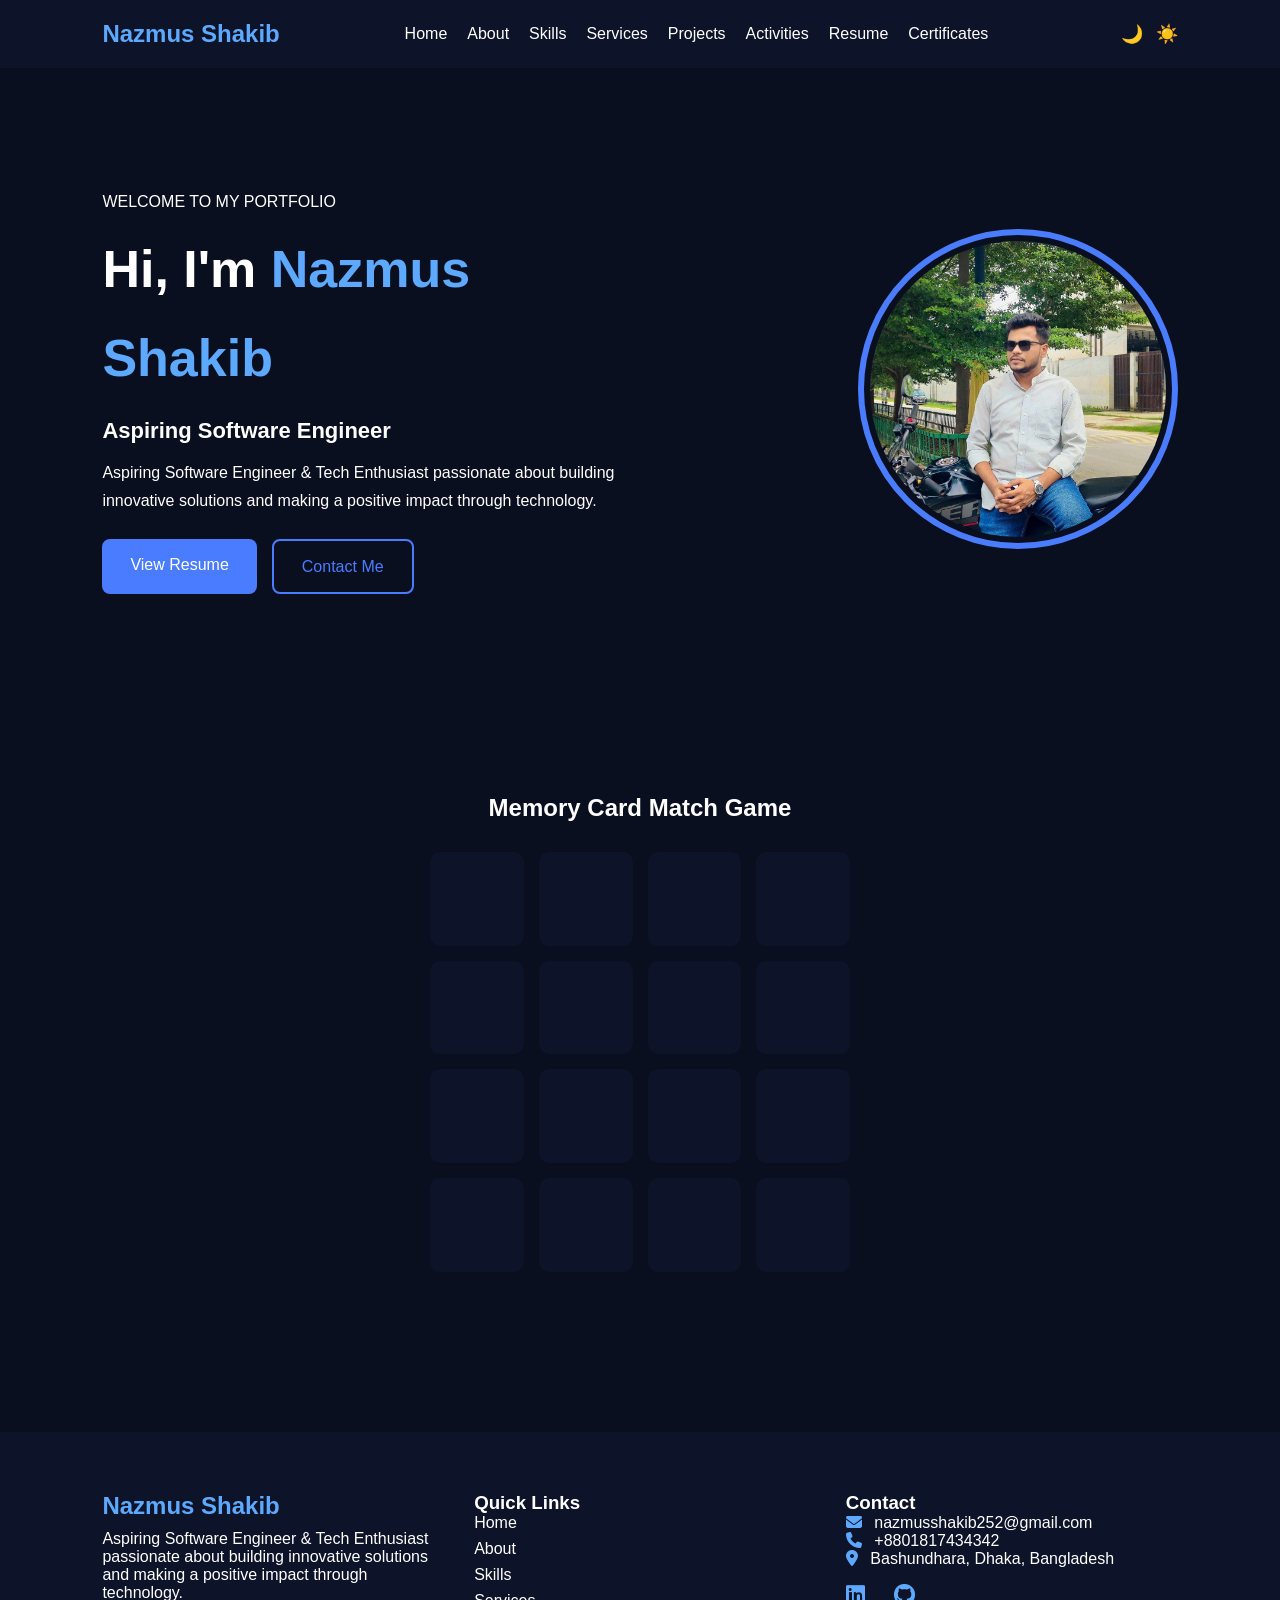
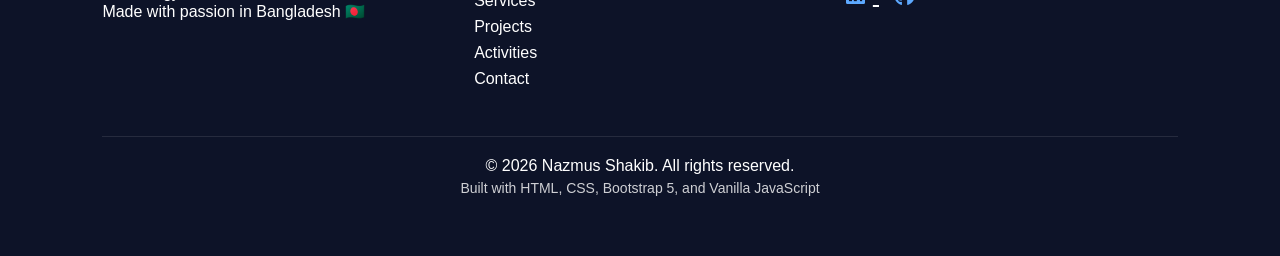
==== index.html @ 10f7dc06 "Up" ====
<!DOCTYPE html>
<html lang="en">

<head>

<meta charset="UTF-8">
<meta name="viewport" content="width=device-width, initial-scale=1.0">

<title>Nazmus Shakib Portfolio</title>

<link rel="stylesheet" href="css/style.css">

<link rel="stylesheet"
href="https://cdnjs.cloudflare.com/ajax/libs/font-awesome/6.5.0/css/all.min.css">

</head>

<body>


<nav class="navbar">

<h2 class="logo">Nazmus Shakib</h2>

<ul class="nav-links">

<li><a href="index.html">Home</a></li>
<li><a href="about.html">About</a></li>
<li><a href="skills.html">Skills</a></li>
<li><a href="services.html">Services</a></li>
<li><a href="project.html">Projects</a></li>
<li><a href="activities.html">Activities</a></li>
<li><a href="resume.html">Resume</a></li>
<li><a href="certificates.html">Certificates</a></li>

</ul>

<div class="mode-toggle">

<button id="darkBtn">🌙</button>
<button id="lightBtn">☀️</button>

</div>

</nav>




<section class="hero">

<div class="hero-text">

<p class="welcome">WELCOME TO MY PORTFOLIO</p>

<h1>Hi, I'm <span>Nazmus Shakib</span></h1>

<h3>Aspiring Software Engineer</h3>

<p class="intro">

Aspiring Software Engineer & Tech Enthusiast passionate about
building innovative solutions and making a positive impact
through technology.

</p>

<div class="buttons">

<a href="resume.html" class="btn">View Resume</a>

<a href="#footer" class="btn-outline">Contact Me</a>

</div>

</div>


<div class="hero-image">

<img src="images/profile.jpg" alt="profile">

</div>

</section>



<section class="game-section">

<h2>Memory Card Match Game</h2>

<div class="game-board" id="gameBoard"></div>

</section>




<footer class="footer" id="footer">

<div class="footer-container">



<div class="footer-about">

<h2>Nazmus Shakib</h2>

<p>
Aspiring Software Engineer & Tech Enthusiast passionate about
building innovative solutions and making a positive impact
through technology.
</p>

<p class="made">
Made with passion in Bangladesh 🇧🇩
</p>

</div>



<div class="footer-links">

<h3>Quick Links</h3>

<ul>

<li><a href="index.html">Home</a></li>
<li><a href="about.html">About</a></li>
<li><a href="skills.html">Skills</a></li>
<li><a href="services.html">Services</a></li>
<li><a href="project.html">Projects</a></li>
<li><a href="activities.html">Activities</a></li>
<li><a href="#footer">Contact</a></li>

</ul>

</div>




<div class="footer-contact">

<h3>Contact</h3>

<p>
<i class="fa-solid fa-envelope"></i>
nazmusshakib252@gmail.com
</p>

<p>
<i class="fa-solid fa-phone"></i>
+8801817434342
</p>

<p>
<i class="fa-solid fa-location-dot"></i>
Bashundhara, Dhaka, Bangladesh
</p>

<div class="footer-social">

<a href="#">
<i class="fa-brands fa-linkedin"></i>
</a>

<a href="#">
<i class="fa-brands fa-github"></i>
</a>

</div>

</div>

</div>


<div class="footer-bottom">

<p>© 2026 Nazmus Shakib. All rights reserved.</p>

<p class="tech">
Built with HTML, CSS, Bootstrap 5, and Vanilla JavaScript
</p>

</div>

</footer>


<script src="js/script.js"></script>
<script src="js/game.js"></script>

</body>

</html>
---- css/style.css ----
/* *{
margin:0;
padding:0;
box-sizing:border-box;
font-family:Arial;
}

body{
background:#0a0f1f;
color:white;
transition:0.3s;
}

body.light{
background:#f5f5f5;
color:#111;
}


.navbar{
display:flex;
justify-content:space-between;
align-items:center;
padding:20px 8%;
background:#0d1328;
flex-wrap:wrap;
transition:0.3s;
}

.logo{
color:#5da9ff;
transition:0.3s;
}

.nav-links{
display:flex;
list-style:none;
gap:20px;
flex-wrap:wrap;
}

.nav-links a{
color:white;
text-decoration:none;
transition:0.3s;
}

.mode-toggle button{
background:none;
border:none;
color:white;
font-size:18px;
cursor:pointer;
margin-left:8px;
transition:0.3s;
}

body.light .navbar{
background:#ffffff;
border-bottom:1px solid #ddd;
}

body.light .logo{
color:#4a7cff;
}

body.light .nav-links a{
color:#111;
}

body.light .mode-toggle button{
color:#111;
}



.hero{
display:flex;
align-items:center;
justify-content:center;
gap:80px;
padding:100px 8%;
max-width:1200px;
margin:auto;
flex-wrap:wrap;
}

.hero-text{
max-width:520px;
line-height:1.7;
}

.hero-text h1{
font-size:48px;
margin:10px 0;
}

.hero-text span{
color:#5da9ff;
}

.intro{
margin-bottom:20px;
}


.buttons{
display:flex;
gap:15px;
flex-wrap:wrap;
}

.btn{
background:#4a7cff;
padding:12px 25px;
border-radius:8px;
color:white;
text-decoration:none;
text-align:center;
transition:0.3s;
}

.btn:hover{
background:#2d4aff;
}

.btn-outline{
border:2px solid #4a7cff;
padding:12px 25px;
border-radius:8px;
text-decoration:none;
color:#4a7cff;
text-align:center;
transition:0.3s;
}

.btn-outline:hover{
background:#4a7cff;
color:white;
}


.hero-image img{
width:100%;
max-width:300px;
border-radius:50%;
border:6px solid #2d4aff;
transition:0.3s;
}



.game-section{
text-align:center;
padding:80px 0;
}

.game-board{
display:grid;
grid-template-columns:repeat(4,1fr);
gap:15px;
justify-content:center;
max-width:420px;
margin:auto;
margin-top:30px;
}

.card{
width:100%;
aspect-ratio:1/1;
background:#0d1328;
display:flex;
align-items:center;
justify-content:center;
font-size:30px;
border-radius:10px;
cursor:pointer;
transition:0.3s;
}

.card.flipped{
background:#4a7cff;
}



.footer{
background:#0d1328;
padding:60px 8%;
margin-top:80px;
transition:0.3s;
}

.footer-container{
display:grid;
grid-template-columns:repeat(auto-fit,minmax(250px,1fr));
gap:40px;
}

.footer-about h2{
color:#5da9ff;
margin-bottom:10px;
}

.footer-links ul{
list-style:none;
}

.footer-links li{
margin-bottom:8px;
}

.footer-links a{
color:white;
text-decoration:none;
transition:0.3s;
}

.footer-links a:hover{
color:#5da9ff;
}

.footer-contact i{
color:#5da9ff;
margin-right:8px;
}

.footer-social{
margin-top:15px;
}

.footer-social a{
color:white;
font-size:22px;
margin-right:15px;
transition:0.3s;
}

.footer-social a:hover{
color:#5da9ff;
}

.footer-bottom{
text-align:center;
margin-top:40px;
border-top:1px solid rgba(255,255,255,0.1);
padding-top:20px;
}

.tech{
font-size:14px;
margin-top:5px;
opacity:0.8;
}


body.light .footer{
background:#ffffff;
}

body.light .footer-links a{
color:#111;
}

body.light .footer-social a{
color:#111;
}



@media (max-width:1024px){

.hero{
gap:40px;
padding:80px 6%;
}

.hero-text h1{
font-size:38px;
}

.hero-image img{
max-width:260px;
}

}



@media (max-width:768px){

.navbar{
flex-direction:column;
gap:15px;
}

.nav-links{
justify-content:center;
}

.hero{
flex-direction:column;
text-align:center;
padding:60px 5%;
}

.hero-text h1{
font-size:32px;
}

.hero-text h3{
font-size:20px;
}

.hero-image img{
max-width:220px;
}

.buttons{
flex-direction:column;
align-items:center;
}

.btn,
.btn-outline{
width:200px;
}

.game-board{
grid-template-columns:repeat(4,1fr);
max-width:320px;
}

}



@media (max-width:480px){

.hero-text h1{
font-size:26px;
}

.hero-text p{
font-size:14px;
}

.hero-image img{
max-width:180px;
}

.game-board{
grid-template-columns:repeat(3,1fr);
}

.footer-container{
grid-template-columns:1fr;
text-align:center;
}

.footer-social{
justify-content:center;
}
} */

*{
margin:0;
padding:0;
box-sizing:border-box;
font-family:Arial;
}

html{
scroll-behavior:smooth;
}

body{
background:#0a0f1f;
color:white;
transition:0.3s;
}

body.light{
background:#f5f5f5;
color:#111;
}

/* NAVBAR */

.navbar{
display:flex;
justify-content:space-between;
align-items:center;
padding:20px 8%;
background:#0d1328;
flex-wrap:wrap;
max-width:1400px;
margin:auto;
}

.logo{
color:#5da9ff;
}

.nav-links{
display:flex;
list-style:none;
gap:20px;
flex-wrap:wrap;
}

.nav-links a{
color:white;
text-decoration:none;
}

.mode-toggle button{
background:none;
border:none;
color:white;
font-size:18px;
cursor:pointer;
margin-left:8px;
}

body.light .navbar{
background:#ffffff;
border-bottom:1px solid #ddd;
}

body.light .nav-links a{
color:#111;
}

body.light .mode-toggle button{
color:#111;
}

/* HERO SECTION */

.hero{
display:flex;
align-items:center;
justify-content:space-between;
gap:60px;
padding:120px 8%;
max-width:1400px;
margin:auto;
flex-wrap:wrap;
}

.hero-text{
max-width:520px;
line-height:1.7;
}

.hero-text h1{
font-size:52px;
margin:10px 0;
font-weight:700;
}

.hero-text span{
color:#5da9ff;
}

.hero-text h3{
font-size:22px;
margin-bottom:10px;
}

.intro{
margin-bottom:25px;
}

.buttons{
display:flex;
gap:15px;
flex-wrap:wrap;
}

/* BUTTONS */

.btn{
background:#4a7cff;
padding:12px 28px;
border-radius:8px;
color:white;
text-decoration:none;
font-weight:500;
transition:0.3s;
}

.btn:hover{
background:#2f5fff;
}

.btn-outline{
border:2px solid #4a7cff;
padding:12px 28px;
border-radius:8px;
color:#4a7cff;
text-decoration:none;
font-weight:500;
}

.btn-outline:hover{
background:#4a7cff;
color:white;
}

/* HERO IMAGE */

.hero-image img{
width:320px;
height:320px;
object-fit:cover;
border-radius:50%;
border:6px solid #4a7cff;
padding:6px;
}

/* GAME SECTION */

.game-section{
text-align:center;
padding:80px 0;
}

.game-board{
display:grid;
grid-template-columns:repeat(4,1fr);
gap:15px;
justify-content:center;
max-width:420px;
margin:auto;
margin-top:30px;
}

.card{
width:100%;
aspect-ratio:1/1;
background:#0d1328;
display:flex;
align-items:center;
justify-content:center;
font-size:30px;
border-radius:10px;
cursor:pointer;
}

.card.flipped{
background:#4a7cff;
}

/* FOOTER */

.footer{
background:#0d1328;
padding:60px 8%;
margin-top:80px;
}

.footer-container{
display:grid;
grid-template-columns:repeat(auto-fit,minmax(250px,1fr));
gap:40px;
}

.footer-about h2{
color:#5da9ff;
margin-bottom:10px;
}

.footer-links ul{
list-style:none;
}

.footer-links li{
margin-bottom:8px;
}

.footer-links a{
color:white;
text-decoration:none;
}

.footer-links a:hover{
color:#5da9ff;
}

.footer-contact i{
color:#5da9ff;
margin-right:8px;
}

.footer-social{
margin-top:15px;
}

.footer-social a{
color:white;
font-size:22px;
margin-right:15px;
}

.footer-social a:hover{
color:#5da9ff;
}

.footer-bottom{
text-align:center;
margin-top:40px;
border-top:1px solid rgba(255,255,255,0.1);
padding-top:20px;
}

.tech{
font-size:14px;
margin-top:5px;
opacity:0.8;
}

body.light .footer{
background:#ffffff;
}

body.light .footer-links a{
color:#111;
}

body.light .footer-social a{
color:#111;
}

/* TABLET */

@media (max-width:1024px){

.hero{
gap:40px;
padding:90px 6%;
}

.hero-text h1{
font-size:40px;
}

.hero-image img{
width:260px;
height:260px;
}

}

/* MOBILE */

@media (max-width:768px){

.navbar{
flex-direction:column;
gap:15px;
}

.nav-links{
justify-content:center;
}

.hero{
flex-direction:column-reverse;
text-align:center;
gap:30px;
padding:70px 6%;
}

.hero-text h1{
font-size:34px;
}

.hero-text h3{
font-size:20px;
}

.hero-image img{
width:220px;
height:220px;
}

.buttons{
justify-content:center;
}

.game-board{
max-width:320px;
}

}

/* SMALL MOBILE */

@media (max-width:480px){

.hero-text h1{
font-size:26px;
}

.hero-text p{
font-size:14px;
}

.hero-image img{
width:180px;
height:180px;
}

.game-board{
grid-template-columns:repeat(3,1fr);
}

.footer-container{
grid-template-columns:1fr;
text-align:center;
}

.footer-social{
justify-content:center;
}

}
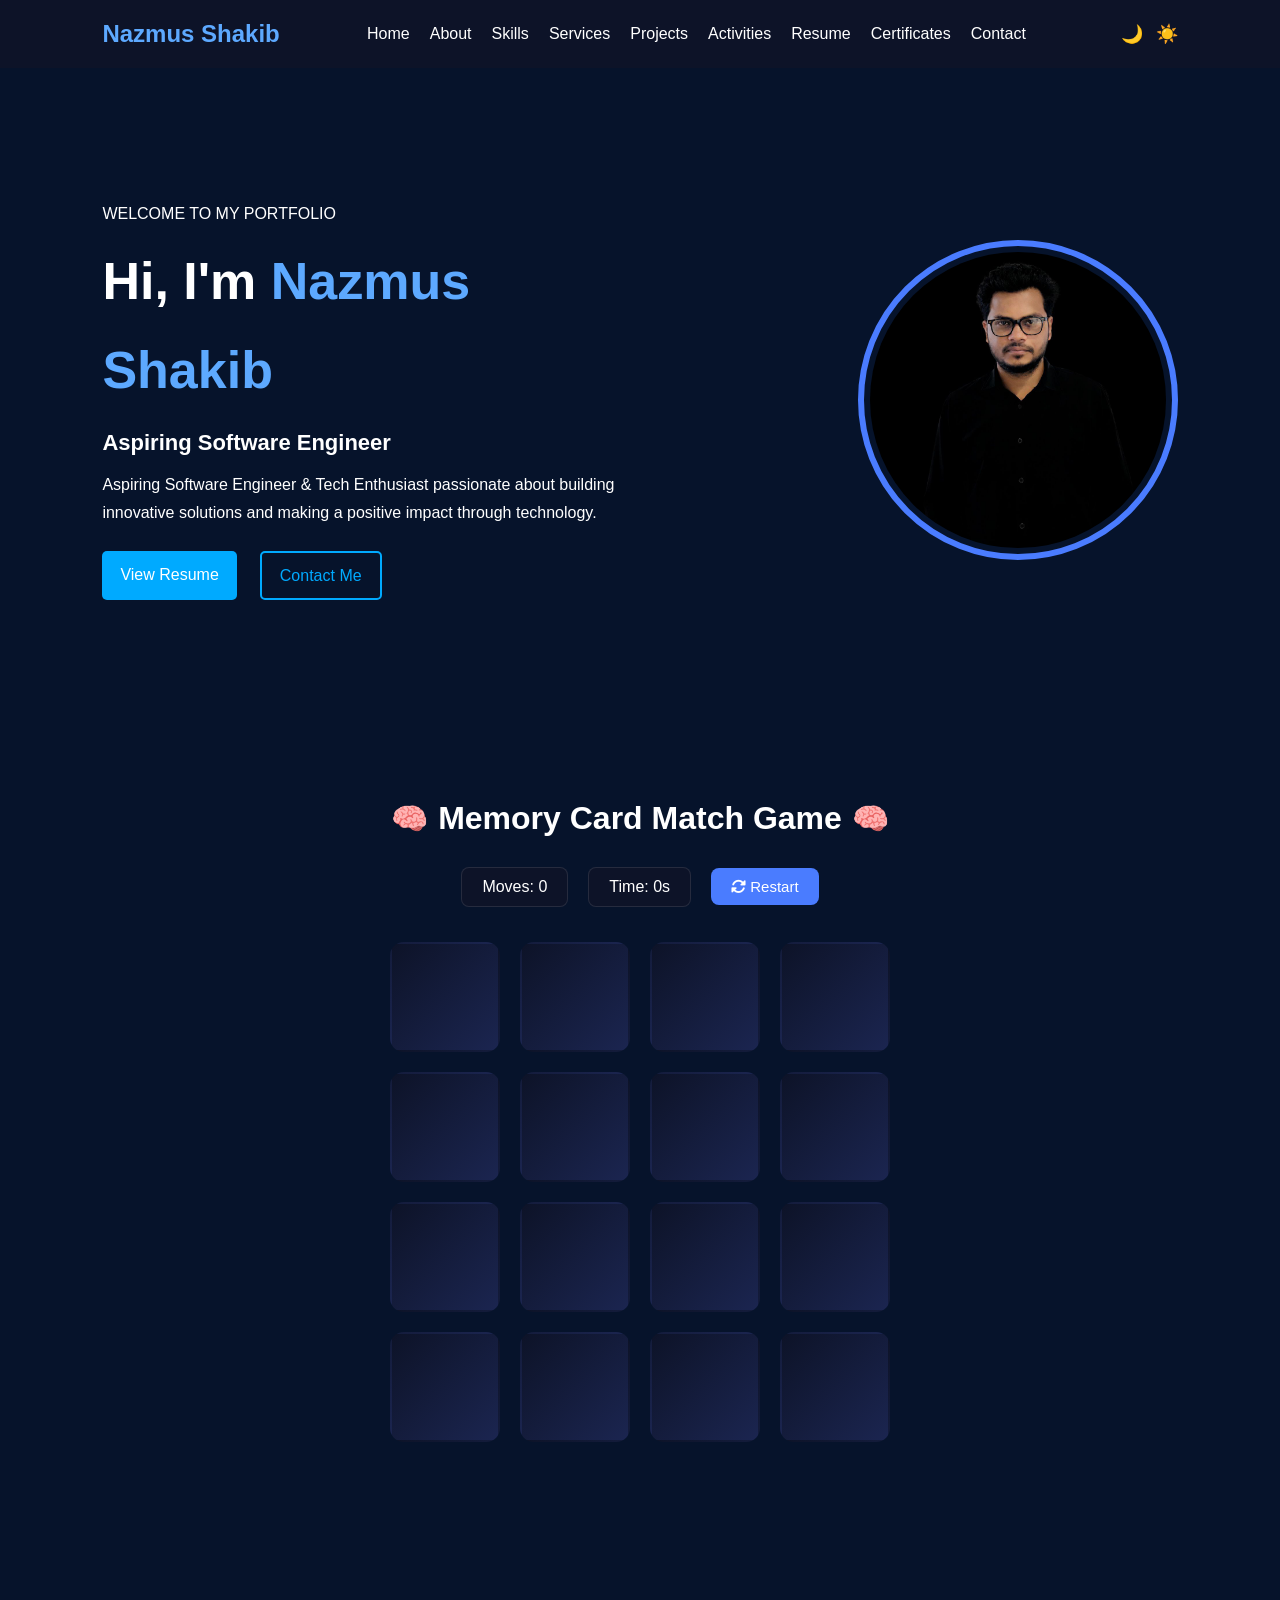
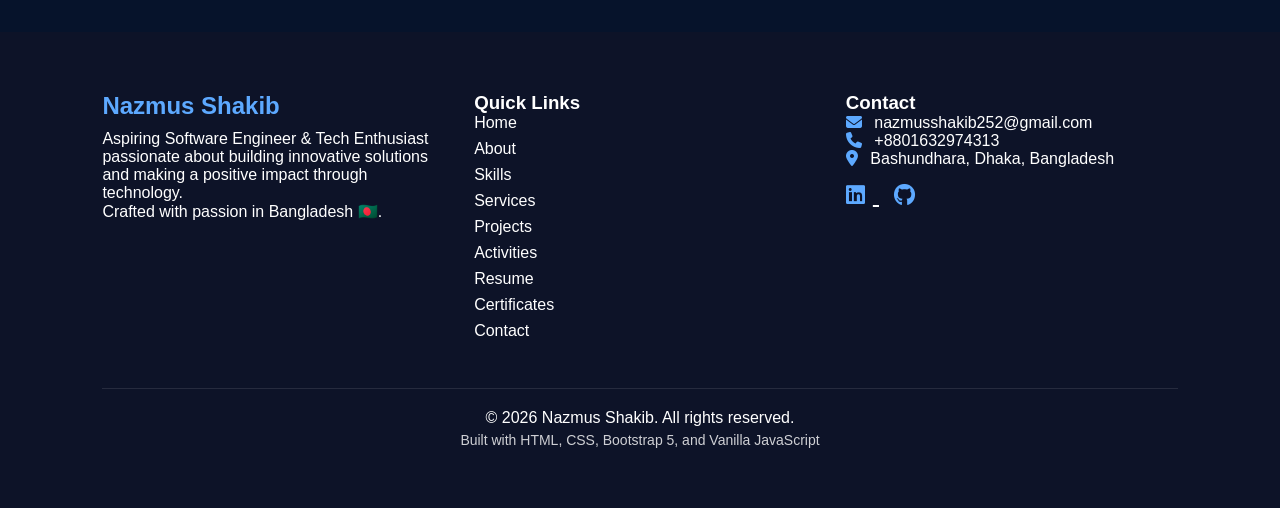
==== commit 94b901e9: "Initial Commit" ====
--- a/index.html
+++ b/index.html
@@ -19,33 +19,7 @@
 <body>
 
 
-<nav class="navbar">
-
-<h2 class="logo">Nazmus Shakib</h2>
-
-<ul class="nav-links">
-
-<li><a href="index.html">Home</a></li>
-<li><a href="about.html">About</a></li>
-<li><a href="skills.html">Skills</a></li>
-<li><a href="services.html">Services</a></li>
-<li><a href="project.html">Projects</a></li>
-<li><a href="activities.html">Activities</a></li>
-<li><a href="resume.html">Resume</a></li>
-<li><a href="certificates.html">Certificates</a></li>
-
-</ul>
-
-<div class="mode-toggle">
-
-<button id="darkBtn">🌙</button>
-<button id="lightBtn">☀️</button>
-
-</div>
-
-</nav>
-
-
+<div id="navbar"></div>
 
 
 <section class="hero">
@@ -70,7 +44,7 @@
 
 <a href="resume.html" class="btn">View Resume</a>
 
-<a href="#footer" class="btn-outline">Contact Me</a>
+<a href="contact.html" class="btn-outline">Contact Me</a>
 
 </div>
 
@@ -88,110 +62,36 @@
 
 
 <section class="game-section">
+<h2 class="game-title">
+<span class="game-icon">🧠</span>
+Memory Card Match Game
+<span class="game-icon">🧠</span>
+</h2>
 
-<h2>Memory Card Match Game</h2>
+<div class="game-info">
+
+<div class="info-box">
+Moves: <span id="moves">0</span>
+</div>
+
+<div class="info-box">
+Time: <span id="timer">0</span>s
+</div>
+
+<button class="restart-btn" onclick="restartGame()">
+<i class="fa-solid fa-rotate"></i> Restart
+</button>
+
+</div>
 
 <div class="game-board" id="gameBoard"></div>
+
+<p id="winMessage" class="win-message"></p>
 
 </section>
 
 
-
-
-<footer class="footer" id="footer">
-
-<div class="footer-container">
-
-
-
-<div class="footer-about">
-
-<h2>Nazmus Shakib</h2>
-
-<p>
-Aspiring Software Engineer & Tech Enthusiast passionate about
-building innovative solutions and making a positive impact
-through technology.
-</p>
-
-<p class="made">
-Made with passion in Bangladesh 🇧🇩
-</p>
-
-</div>
-
-
-
-<div class="footer-links">
-
-<h3>Quick Links</h3>
-
-<ul>
-
-<li><a href="index.html">Home</a></li>
-<li><a href="about.html">About</a></li>
-<li><a href="skills.html">Skills</a></li>
-<li><a href="services.html">Services</a></li>
-<li><a href="project.html">Projects</a></li>
-<li><a href="activities.html">Activities</a></li>
-<li><a href="#footer">Contact</a></li>
-
-</ul>
-
-</div>
-
-
-
-
-<div class="footer-contact">
-
-<h3>Contact</h3>
-
-<p>
-<i class="fa-solid fa-envelope"></i>
-nazmusshakib252@gmail.com
-</p>
-
-<p>
-<i class="fa-solid fa-phone"></i>
-+8801817434342
-</p>
-
-<p>
-<i class="fa-solid fa-location-dot"></i>
-Bashundhara, Dhaka, Bangladesh
-</p>
-
-<div class="footer-social">
-
-<a href="#">
-<i class="fa-brands fa-linkedin"></i>
-</a>
-
-<a href="#">
-<i class="fa-brands fa-github"></i>
-</a>
-
-</div>
-
-</div>
-
-</div>
-
-
-<div class="footer-bottom">
-
-<p>© 2026 Nazmus Shakib. All rights reserved.</p>
-
-<p class="tech">
-Built with HTML, CSS, Bootstrap 5, and Vanilla JavaScript
-</p>
-
-</div>
-
-</footer>
-
-
+<div id="footer"></div>
 <script src="js/script.js"></script>
 <script src="js/game.js"></script>
 
--- a/css/style.css
+++ b/css/style.css
@@ -1,367 +1,4 @@
-/* *{
-margin:0;
-padding:0;
-box-sizing:border-box;
-font-family:Arial;
-}
-
-body{
-background:#0a0f1f;
-color:white;
-transition:0.3s;
-}
-
-body.light{
-background:#f5f5f5;
-color:#111;
-}
-
-
-.navbar{
-display:flex;
-justify-content:space-between;
-align-items:center;
-padding:20px 8%;
-background:#0d1328;
-flex-wrap:wrap;
-transition:0.3s;
-}
-
-.logo{
-color:#5da9ff;
-transition:0.3s;
-}
-
-.nav-links{
-display:flex;
-list-style:none;
-gap:20px;
-flex-wrap:wrap;
-}
-
-.nav-links a{
-color:white;
-text-decoration:none;
-transition:0.3s;
-}
-
-.mode-toggle button{
-background:none;
-border:none;
-color:white;
-font-size:18px;
-cursor:pointer;
-margin-left:8px;
-transition:0.3s;
-}
-
-body.light .navbar{
-background:#ffffff;
-border-bottom:1px solid #ddd;
-}
-
-body.light .logo{
-color:#4a7cff;
-}
-
-body.light .nav-links a{
-color:#111;
-}
-
-body.light .mode-toggle button{
-color:#111;
-}
-
-
-
-.hero{
-display:flex;
-align-items:center;
-justify-content:center;
-gap:80px;
-padding:100px 8%;
-max-width:1200px;
-margin:auto;
-flex-wrap:wrap;
-}
-
-.hero-text{
-max-width:520px;
-line-height:1.7;
-}
-
-.hero-text h1{
-font-size:48px;
-margin:10px 0;
-}
-
-.hero-text span{
-color:#5da9ff;
-}
-
-.intro{
-margin-bottom:20px;
-}
-
-
-.buttons{
-display:flex;
-gap:15px;
-flex-wrap:wrap;
-}
-
-.btn{
-background:#4a7cff;
-padding:12px 25px;
-border-radius:8px;
-color:white;
-text-decoration:none;
-text-align:center;
-transition:0.3s;
-}
-
-.btn:hover{
-background:#2d4aff;
-}
-
-.btn-outline{
-border:2px solid #4a7cff;
-padding:12px 25px;
-border-radius:8px;
-text-decoration:none;
-color:#4a7cff;
-text-align:center;
-transition:0.3s;
-}
-
-.btn-outline:hover{
-background:#4a7cff;
-color:white;
-}
-
-
-.hero-image img{
-width:100%;
-max-width:300px;
-border-radius:50%;
-border:6px solid #2d4aff;
-transition:0.3s;
-}
-
-
-
-.game-section{
-text-align:center;
-padding:80px 0;
-}
-
-.game-board{
-display:grid;
-grid-template-columns:repeat(4,1fr);
-gap:15px;
-justify-content:center;
-max-width:420px;
-margin:auto;
-margin-top:30px;
-}
-
-.card{
-width:100%;
-aspect-ratio:1/1;
-background:#0d1328;
-display:flex;
-align-items:center;
-justify-content:center;
-font-size:30px;
-border-radius:10px;
-cursor:pointer;
-transition:0.3s;
-}
-
-.card.flipped{
-background:#4a7cff;
-}
-
-
-
-.footer{
-background:#0d1328;
-padding:60px 8%;
-margin-top:80px;
-transition:0.3s;
-}
-
-.footer-container{
-display:grid;
-grid-template-columns:repeat(auto-fit,minmax(250px,1fr));
-gap:40px;
-}
-
-.footer-about h2{
-color:#5da9ff;
-margin-bottom:10px;
-}
-
-.footer-links ul{
-list-style:none;
-}
-
-.footer-links li{
-margin-bottom:8px;
-}
-
-.footer-links a{
-color:white;
-text-decoration:none;
-transition:0.3s;
-}
-
-.footer-links a:hover{
-color:#5da9ff;
-}
-
-.footer-contact i{
-color:#5da9ff;
-margin-right:8px;
-}
-
-.footer-social{
-margin-top:15px;
-}
-
-.footer-social a{
-color:white;
-font-size:22px;
-margin-right:15px;
-transition:0.3s;
-}
-
-.footer-social a:hover{
-color:#5da9ff;
-}
-
-.footer-bottom{
-text-align:center;
-margin-top:40px;
-border-top:1px solid rgba(255,255,255,0.1);
-padding-top:20px;
-}
-
-.tech{
-font-size:14px;
-margin-top:5px;
-opacity:0.8;
-}
-
-
-body.light .footer{
-background:#ffffff;
-}
-
-body.light .footer-links a{
-color:#111;
-}
-
-body.light .footer-social a{
-color:#111;
-}
-
-
-
-@media (max-width:1024px){
-
-.hero{
-gap:40px;
-padding:80px 6%;
-}
-
-.hero-text h1{
-font-size:38px;
-}
-
-.hero-image img{
-max-width:260px;
-}
-
-}
-
-
-
-@media (max-width:768px){
-
-.navbar{
-flex-direction:column;
-gap:15px;
-}
-
-.nav-links{
-justify-content:center;
-}
-
-.hero{
-flex-direction:column;
-text-align:center;
-padding:60px 5%;
-}
-
-.hero-text h1{
-font-size:32px;
-}
-
-.hero-text h3{
-font-size:20px;
-}
-
-.hero-image img{
-max-width:220px;
-}
-
-.buttons{
-flex-direction:column;
-align-items:center;
-}
-
-.btn,
-.btn-outline{
-width:200px;
-}
-
-.game-board{
-grid-template-columns:repeat(4,1fr);
-max-width:320px;
-}
-
-}
-
-
-
-@media (max-width:480px){
-
-.hero-text h1{
-font-size:26px;
-}
-
-.hero-text p{
-font-size:14px;
-}
-
-.hero-image img{
-max-width:180px;
-}
-
-.game-board{
-grid-template-columns:repeat(3,1fr);
-}
-
-.footer-container{
-grid-template-columns:1fr;
-text-align:center;
-}
-
-.footer-social{
-justify-content:center;
-}
-} */
+
 
 *{
 margin:0;
@@ -524,33 +161,142 @@
 
 .game-section{
 text-align:center;
-padding:80px 0;
-}
+padding:80px 8%;
+max-width:1200px;
+margin:auto;
+}
+
+.game-title{
+font-size:32px;
+margin-bottom:30px;
+text-align:center;
+}
+
+/* GAME INFO BAR */
+
+.game-info{
+display:flex;
+justify-content:center;
+align-items:center;
+gap:20px;
+flex-wrap:wrap;
+margin-bottom:35px;
+}
+
+.info-box{
+background:#0d1328;
+padding:10px 20px;
+border-radius:8px;
+font-size:16px;
+border:1px solid rgba(255,255,255,0.1);
+color:white;
+min-width:90px;
+text-align:center;
+}
+
+.restart-btn{
+background:#4a7cff;
+border:none;
+padding:10px 20px;
+border-radius:8px;
+color:white;
+cursor:pointer;
+font-size:15px;
+transition:0.3s;
+}
+
+.restart-btn:hover{
+background:#2f5fff;
+}
+
+/* GAME BOARD */
 
 .game-board{
 display:grid;
 grid-template-columns:repeat(4,1fr);
-gap:15px;
-justify-content:center;
-max-width:420px;
+gap:20px;
+max-width:500px;
 margin:auto;
-margin-top:30px;
-}
+}
+
+/* CARDS */
 
 .card{
-width:100%;
 aspect-ratio:1/1;
-background:#0d1328;
+background:linear-gradient(135deg,#0d1328,#1b2550);
 display:flex;
 align-items:center;
 justify-content:center;
-font-size:30px;
-border-radius:10px;
+font-size:34px;
+border-radius:14px;
 cursor:pointer;
+transition:0.25s;
+border:2px solid transparent;
+color:white;
+}
+
+.card:hover{
+transform:scale(1.06);
+border-color:#4a7cff;
 }
 
 .card.flipped{
 background:#4a7cff;
+}
+
+/* WIN MESSAGE */
+
+.win-message{
+margin-top:30px;
+font-size:22px;
+color:#5da9ff;
+font-weight:600;
+text-align:center;
+}
+
+/* LIGHT MODE (KEEP BUTTON POSITION SAME) */
+
+body.light .info-box{
+background:#ffffff;
+border:1px solid #ddd;
+color:#111;
+}
+
+body.light .restart-btn{
+background:#4a7cff;
+color:white;
+}
+
+body.light .card{
+background:linear-gradient(135deg,#0d1328,#1b2550);
+color:white;
+}
+
+/* MOBILE */
+
+@media (max-width:600px){
+
+.game-board{
+grid-template-columns:repeat(3,1fr);
+max-width:320px;
+}
+
+}
+
+.game-title{
+font-size:32px;
+
+
+text-align:center;
+margin-bottom:30px;
+display:flex;
+justify-content:center;
+align-items:center;
+gap:10px;
+}
+
+.game-icon{
+font-size:30px;
 }
 
 /* FOOTER */
@@ -726,4 +472,1474 @@
 justify-content:center;
 }
 
-}+}
+
+/* About Page */
+
+
+/* ABOUT PAGE */
+
+.about-page{
+padding:100px 8%;
+max-width:1200px;
+margin:auto;
+}
+
+.about-title{
+text-align:center;
+font-size:40px;
+margin-bottom:10px;
+}
+
+.about-title span{
+color:#5da9ff;
+}
+
+.about-sub{
+text-align:center;
+opacity:0.8;
+margin-bottom:60px;
+}
+
+.about-grid{
+display:grid;
+grid-template-columns:1fr 1fr;
+gap:40px;
+}
+
+/* SECTION TITLE */
+
+.section-title{
+color:#5da9ff;
+margin-bottom:20px;
+font-size:22px;
+display:flex;
+align-items:center;
+gap:10px;
+}
+
+/* CARD */
+
+.info-card{
+display:flex;
+gap:18px;
+align-items:flex-start;
+background:#0d1328;
+padding:20px;
+border-radius:12px;
+margin-bottom:20px;
+border:1px solid rgba(255,255,255,0.05);
+transition:0.3s;
+}
+
+.info-card:hover{
+transform:translateY(-5px);
+box-shadow:0 10px 30px rgba(0,0,0,0.4);
+}
+
+/* IMAGE */
+
+.info-card img{
+width:70px;
+height:70px;
+border-radius:12px;
+object-fit:cover;
+}
+
+/* TEXT */
+
+.card-text h3{
+font-size:16px;
+margin-bottom:5px;
+}
+
+.card-text p{
+opacity:0.85;
+margin-bottom:8px;
+}
+
+/* BOTTOM ROW */
+
+.card-bottom{
+display:flex;
+justify-content:space-between;
+font-size:14px;
+}
+
+.gpa{
+color:#c084fc;
+font-weight:600;
+}
+
+/* EXPERIENCE */
+
+.exp-role{
+color:#5da9ff;
+font-size:14px;
+}
+
+.date{
+font-size:13px;
+opacity:0.8;
+display:block;
+margin-bottom:8px;
+}
+
+.exp-desc{
+font-size:14px;
+line-height:1.6;
+}
+
+/* LIGHT MODE */
+
+body.light .info-card{
+background:#ffffff;
+border:1px solid #ddd;
+color:#111;
+}
+
+/* MOBILE */
+
+@media(max-width:900px){
+
+.about-grid{
+grid-template-columns:1fr;
+}
+
+}
+/* ================= SKILLS PAGE ================= */
+
+.skills-page{
+max-width:1200px;
+margin:auto;
+padding:100px 8%;
+text-align:center;
+}
+
+.skills-title{
+font-size:42px;
+margin-bottom:10px;
+}
+
+.skills-title span{
+color:#5da9ff;
+}
+
+.skills-sub{
+opacity:0.8;
+margin-bottom:60px;
+}
+
+.skills-section-title{
+font-size:26px;
+color:#5da9ff;
+margin-bottom:30px;
+}
+
+
+/* TECHNICAL SKILLS GRID */
+
+.skills-container{
+display:grid;
+grid-template-columns:repeat(3,1fr);
+gap:30px;
+margin-bottom:70px;
+}
+
+
+/* SKILLS CARD */
+
+.skills-card{
+background:#0d1328;
+padding:30px;
+border-radius:14px;
+border:1px solid rgba(255,255,255,0.05);
+transition:0.3s;
+}
+
+.skills-card:hover{
+transform:translateY(-6px);
+box-shadow:0 10px 30px rgba(0,0,0,0.4);
+}
+
+.skill-icon{
+font-size:28px;
+color:#5da9ff;
+margin-bottom:15px;
+}
+
+.skills-card h3{
+margin-bottom:20px;
+}
+
+
+/* SKILL ITEM */
+
+.skill-item{
+background:#131b35;
+padding:10px;
+border-radius:8px;
+margin-bottom:10px;
+font-size:14px;
+}
+
+
+/* SOFT SKILLS */
+
+.soft-title{
+font-size:26px;
+color:#c084fc;
+margin-bottom:30px;
+}
+
+.soft-skills{
+display:grid;
+grid-template-columns:repeat(auto-fit,minmax(160px,1fr));
+gap:20px;
+}
+
+.soft-card{
+background:#0d1328;
+padding:25px;
+border-radius:12px;
+border:1px solid rgba(255,255,255,0.05);
+transition:0.3s;
+}
+
+.soft-card:hover{
+transform:translateY(-5px);
+}
+
+.soft-card i{
+font-size:22px;
+color:#c084fc;
+margin-bottom:10px;
+}
+
+
+/* RESPONSIVE */
+
+@media (max-width:900px){
+
+.skills-container{
+grid-template-columns:1fr 1fr;
+}
+
+}
+
+@media (max-width:600px){
+
+.skills-container{
+grid-template-columns:1fr;
+}
+
+}
+
+
+/* LIGHT MODE */
+
+body.light .skills-card,
+body.light .soft-card{
+background:#ffffff;
+border:1px solid #ddd;
+color:#111;
+}
+
+body.light .skill-item{
+background:#f1f1f1;
+}
+
+/* RESUME PAGE */
+
+.resume-section{
+
+max-width:1400px;
+margin:auto;
+padding:100px 8%;
+text-align:center;
+
+}
+
+.resume-title{
+
+font-size:48px;
+margin-bottom:10px;
+
+}
+
+.resume-title span{
+
+color:#5da9ff;
+
+}
+
+.resume-subtitle{
+
+max-width:650px;
+margin:auto;
+opacity:0.8;
+margin-bottom:60px;
+
+}
+
+/* CONTAINER */
+
+.resume-container{
+
+display:grid;
+grid-template-columns:repeat(auto-fit,minmax(400px,1fr));
+gap:40px;
+
+}
+
+/* CARD */
+
+.resume-card{
+
+background:#0d1328;
+padding:25px;
+border-radius:15px;
+box-shadow:0 0 15px rgba(0,0,0,0.3);
+
+}
+
+.resume-card h3{
+
+margin-bottom:20px;
+display:flex;
+align-items:center;
+gap:10px;
+font-size:18px;
+
+}
+
+.resume-card i{
+
+color:#5da9ff;
+
+}
+
+/* PREVIEW */
+
+.resume-preview{
+
+background:#ffffff;
+padding:15px;
+border-radius:10px;
+margin-bottom:20px;
+
+}
+
+.resume-preview img{
+
+width:100%;
+border-radius:6px;
+
+}
+
+/* BUTTONS */
+
+.resume-buttons{
+
+display:flex;
+gap:10px;
+
+}
+
+.resume-buttons .btn{
+
+flex:1;
+text-align:center;
+
+}
+
+/* LIGHT MODE */
+
+body.light .resume-card{
+
+background:#ffffff;
+border:1px solid #ddd;
+
+}
+
+body.light .resume-preview{
+
+background:#f4f4f4;
+
+}
+
+/* MOBILE */
+
+@media (max-width:768px){
+
+.resume-title{
+
+font-size:36px;
+
+}
+
+.resume-container{
+
+grid-template-columns:1fr;
+
+}
+
+}
+
+*/* ===============================
+   CERTIFICATE PAGE
+   =============================== */
+
+body{
+font-family: Arial, sans-serif;
+background:#06132b;
+color:white;
+margin:0;
+padding:0;
+}
+
+/* SECTION */
+
+.certificate-section{
+padding:80px 20px;
+text-align:center;
+}
+
+.certificate-title{
+font-size:40px;
+margin-bottom:10px;
+}
+
+.certificate-title span{
+color:#6aa9ff;
+}
+
+.certificate-subtitle{
+color:#cfd8dc;
+margin-bottom:40px;
+}
+
+/* CONTAINER */
+
+.certificate-container{
+display:flex;
+justify-content:center;
+gap:40px;
+flex-wrap:wrap;
+}
+
+/* CARD */
+
+.certificate-card{
+background:#0c1c3b;
+padding:25px;
+border-radius:12px;
+width:380px;
+box-shadow:0 10px 25px rgba(0,0,0,0.4);
+}
+
+.certificate-card h3{
+margin-bottom:5px;
+}
+
+.certificate-card p{
+color:#b0bec5;
+margin-bottom:15px;
+}
+
+/* IMAGE */
+
+.certificate-preview img{
+width:100%;
+border-radius:10px;
+margin-bottom:15px;
+}
+
+/* BUTTONS */
+
+.certificate-buttons{
+display:flex;
+justify-content:center;
+gap:10px;
+}
+
+.certificate-buttons .btn{
+flex:1;
+text-align:center;
+background:#4a79ff;
+color:white;
+padding:10px 15px;
+border-radius:6px;
+text-decoration:none;
+border:none;
+cursor:pointer;
+font-size:14px;
+}
+
+.certificate-buttons .btn:hover{
+background:#355dd6;
+}
+
+/* MODAL */
+
+.modal{
+display:none;
+position:fixed;
+z-index:1000;
+left:0;
+top:0;
+width:100%;
+height:100%;
+background:rgba(0,0,0,0.8);
+}
+
+.modal-content{
+display:block;
+margin:auto;
+margin-top:60px;
+max-width:80%;
+border-radius:10px;
+}
+
+.close{
+position:absolute;
+top:20px;
+right:40px;
+font-size:40px;
+color:white;
+cursor:pointer;
+}
+
+/* ===============================
+   BUTTONS
+   =============================== */
+.btn-group {
+  margin-top: 10px;
+}
+
+.view-btn {
+  background: #5da9ff;
+  color: white;
+  border: none;
+  padding: 8px 15px;
+  border-radius: 6px;
+  cursor: pointer;
+  margin-right: 8px;
+  transition: background 0.3s ease;
+}
+
+.view-btn:hover {
+  background: #417ed6;
+}
+
+.download-btn {
+  background: #28a745;
+  color: white;
+  padding: 8px 15px;
+  border-radius: 6px;
+  text-decoration: none;
+  transition: background 0.3s ease;
+}
+
+.download-btn:hover {
+  background: #1e7e34;
+}
+
+.modal {
+  display: none;
+  position: fixed;
+  z-index: 1000;
+  left: 0;
+  top: 0;
+  width: 100%;
+  height: 100%;
+  background: rgba(0, 0, 0, 0.8);
+}
+
+.modal-content {
+  display: block;
+  margin: 5% auto;
+  max-width: 90%;
+  max-height: 90%;
+  border-radius: 8px;
+}
+
+.close {
+  position: absolute;
+  top: 20px;
+  right: 35px;
+  color: white;
+  font-size: 35px;
+  cursor: pointer;
+}
+
+
+body.light .certificate-card {
+  background: #ffffff;
+  border: 1px solid #ddd;
+}
+
+body.light .certificate-preview {
+  background: #f4f4f4;
+}
+
+body.light .certificate-card h3 {
+  color: #0d1328;
+}
+
+@media (max-width: 768px) {
+  .certificate-container {
+    grid-template-columns: 1fr;
+  }
+
+  .certificate-title {
+    font-size: 34px;
+  }
+}
+#navbar{
+min-height:80px;
+}
+
+/* CONTACT PAGE */
+
+.contact-page{
+max-width:1400px;
+margin:auto;
+padding:100px 8%;
+text-align:center;
+}
+
+.contact-tag{
+display:inline-block;
+padding:8px 18px;
+border-radius:30px;
+background:#12233f;
+color:#5da9ff;
+font-size:14px;
+margin-bottom:15px;
+}
+
+.contact-header h1{
+font-size:42px;
+margin-bottom:10px;
+}
+
+.contact-sub{
+opacity:0.8;
+max-width:650px;
+margin:auto;
+margin-bottom:60px;
+}
+
+/* GRID */
+
+.contact-container{
+display:grid;
+grid-template-columns:repeat(auto-fit,minmax(250px,1fr));
+gap:30px;
+}
+
+/* CARD */
+
+.contact-card{
+background:#0d1328;
+padding:30px;
+border-radius:16px;
+text-align:left;
+border:1px solid rgba(255,255,255,0.05);
+transition:0.3s;
+}
+
+.contact-card:hover{
+transform:translateY(-6px);
+box-shadow:0 10px 30px rgba(0,0,0,0.4);
+}
+
+/* ICON */
+
+.contact-icon{
+width:50px;
+height:50px;
+display:flex;
+align-items:center;
+justify-content:center;
+background:#132142;
+border-radius:12px;
+margin-bottom:15px;
+}
+
+.contact-icon i{
+font-size:20px;
+color:#5da9ff;
+}
+
+.contact-card h3{
+margin-bottom:10px;
+}
+
+.contact-card p{
+font-size:14px;
+opacity:0.8;
+margin-bottom:15px;
+}
+
+.contact-card a{
+color:#5da9ff;
+text-decoration:none;
+font-weight:500;
+}
+
+.contact-card a:hover{
+text-decoration:underline;
+}
+
+/* LIGHT MODE */
+
+body.light .contact-card{
+background:#ffffff;
+border:1px solid #ddd;
+}
+
+body.light .contact-icon{
+background:#eef2ff;
+}
+
+/* MOBILE */
+
+@media (max-width:768px){
+
+.contact-header h1{
+font-size:34px;
+}
+
+}
+
+/* SERVICES PAGE */
+
+.services-section{
+max-width:1400px;
+margin:auto;
+padding:100px 8%;
+text-align:center;
+}
+
+.services-title{
+font-size:44px;
+margin-bottom:10px;
+}
+
+.services-title span{
+color:#5da9ff;
+}
+
+.services-sub{
+opacity:0.8;
+max-width:700px;
+margin:auto;
+margin-bottom:60px;
+}
+
+/* GRID */
+
+.services-container{
+display:grid;
+grid-template-columns:1fr 1fr;
+gap:40px;
+margin-bottom:60px;
+}
+
+/* CARD */
+
+.service-card{
+background:#0d1328;
+padding:35px;
+border-radius:18px;
+text-align:left;
+border:1px solid rgba(255,255,255,0.05);
+transition:0.3s;
+}
+
+.service-card:hover{
+transform:translateY(-6px);
+box-shadow:0 10px 30px rgba(0,0,0,0.4);
+}
+
+/* ICON */
+
+.service-icon{
+width:50px;
+height:50px;
+display:flex;
+align-items:center;
+justify-content:center;
+background:#132142;
+border-radius:12px;
+margin-bottom:20px;
+}
+
+.service-icon i{
+color:#5da9ff;
+font-size:20px;
+}
+
+.service-icon.purple i{
+color:#c084fc;
+}
+
+/* TEXT */
+
+.service-card h2{
+margin-bottom:12px;
+}
+
+.service-card p{
+font-size:15px;
+opacity:0.8;
+margin-bottom:20px;
+line-height:1.6;
+}
+
+.service-card ul{
+list-style:none;
+margin-bottom:25px;
+}
+
+.service-card ul li{
+margin-bottom:10px;
+position:relative;
+padding-left:20px;
+}
+
+.service-card ul li::before{
+content:"•";
+color:#5da9ff;
+position:absolute;
+left:0;
+}
+
+/* BUTTON */
+
+.service-btn{
+display:inline-flex;
+align-items:center;
+gap:8px;
+padding:12px 25px;
+border:1px solid #5da9ff;
+border-radius:8px;
+color:#5da9ff;
+text-decoration:none;
+font-weight:500;
+transition:0.3s;
+}
+
+.service-btn:hover{
+background:#5da9ff;
+color:white;
+}
+
+.purple-btn{
+border-color:#c084fc;
+color:#c084fc;
+}
+
+.purple-btn:hover{
+background:#c084fc;
+color:white;
+}
+
+/* CTA */
+
+.service-cta{
+background:#0d1328;
+padding:50px;
+border-radius:18px;
+border:1px solid rgba(255,255,255,0.05);
+}
+
+.service-cta h2{
+font-size:30px;
+margin-bottom:10px;
+}
+
+.service-cta p{
+opacity:0.8;
+margin-bottom:25px;
+}
+
+.cta-btn{
+background:linear-gradient(90deg,#4a7cff,#c084fc);
+padding:12px 30px;
+border-radius:10px;
+color:white;
+text-decoration:none;
+font-weight:500;
+}
+
+/* LIGHT MODE */
+
+body.light .service-card,
+body.light .service-cta{
+background:white;
+border:1px solid #ddd;
+}
+
+/* MOBILE */
+
+@media (max-width:900px){
+
+.services-container{
+grid-template-columns:1fr;
+}
+
+.services-title{
+font-size:34px;
+}
+
+}
+
+/* ================= ACTIVITIES PAGE ================= */
+
+.activities-page{
+max-width:1100px;
+margin:auto;
+padding:100px 8%;
+}
+
+.activities-title{
+text-align:center;
+font-size:40px;
+margin-bottom:10px;
+}
+
+.activities-sub{
+text-align:center;
+opacity:0.8;
+margin-bottom:60px;
+}
+
+/* ACTIVITY CARD */
+
+.activity-card{
+display:flex;
+gap:20px;
+background:#0d1328;
+padding:25px;
+border-radius:14px;
+margin-bottom:30px;
+border:1px solid rgba(255,255,255,0.05);
+transition:0.3s;
+}
+
+.activity-card:hover{
+transform:translateY(-5px);
+box-shadow:0 10px 30px rgba(0,0,0,0.4);
+}
+
+/* ICON */
+
+.activity-icon{
+width:55px;
+height:55px;
+display:flex;
+align-items:center;
+justify-content:center;
+border-radius:12px;
+background:#131b35;
+color:#5da9ff;
+font-size:22px;
+}
+
+/* TEXT */
+
+.activity-content h3{
+font-size:20px;
+margin-bottom:5px;
+}
+
+.activity-org{
+color:#5da9ff;
+font-size:14px;
+margin-bottom:3px;
+}
+
+.activity-date{
+font-size:13px;
+opacity:0.8;
+margin-bottom:10px;
+}
+
+/* LIST */
+
+.activity-list{
+padding-left:18px;
+line-height:1.6;
+}
+
+.activity-list li{
+margin-bottom:6px;
+}
+
+/* LIGHT MODE */
+
+body.light .activity-card{
+background:#ffffff;
+border:1px solid #ddd;
+color:#111;
+}
+
+body.light .activity-icon{
+background:#f1f1f1;
+}
+
+/* view photo */
+
+/* Modal Background */
+.modal{
+display:none;
+position:fixed;
+z-index:1000;
+left:0;
+top:0;
+width:100%;
+height:100%;
+background:rgba(0,0,0,0.8);
+}
+
+/* project.css */
+/* PAGE BACKGROUND */
+
+html,body{
+margin:0;
+padding:0;
+font-family:Arial, sans-serif;
+background:#06132b;
+color:white;
+transition:0.3s;
+min-height:100vh;
+}
+
+/* LIGHT MODE */
+
+body.light{
+background:#f5f7fb;
+color:#111;
+}
+
+
+/* PROJECT SECTION */
+
+.project-section{
+padding:80px 20px;
+text-align:center;
+}
+
+
+/* TITLE */
+
+.project-title{
+font-size:40px;
+margin-bottom:10px;
+}
+
+.project-title span{
+color:#00aaff;
+}
+
+.project-subtitle{
+max-width:700px;
+margin:auto;
+margin-bottom:50px;
+opacity:0.8;
+}
+
+
+/* PROJECT CONTAINER (UPDATED GRID LAYOUT) */
+
+.project-container{
+display:grid;
+grid-template-columns:repeat(2,1fr);
+gap:30px;
+max-width:900px;
+margin:auto;
+}
+
+
+/* PROJECT CARD */
+
+.project-card{
+
+background:#0c1f44;
+padding:25px;
+border-radius:10px;
+text-align:center;
+transition:0.3s;
+box-shadow:0 5px 15px rgba(0,0,0,0.3);
+
+}
+
+.project-card:hover{
+transform:translateY(-5px);
+}
+
+
+/* LIGHT MODE CARD */
+
+body.light .project-card{
+background:white;
+color:#111;
+box-shadow:0 5px 15px rgba(0,0,0,0.1);
+}
+
+
+/* TAGS */
+
+.tags{
+margin:15px 0;
+}
+
+.tags span{
+
+display:inline-block;
+background:#1b2f5a;
+padding:5px 10px;
+border-radius:5px;
+font-size:12px;
+margin:3px;
+
+}
+
+body.light .tags span{
+background:#e3e6f0;
+}
+
+
+/* BUTTONS */
+
+.project-buttons{
+margin-top:15px;
+}
+
+.btn{
+padding:10px 18px;
+background:#00aaff;
+border:none;
+color:white;
+border-radius:5px;
+cursor:pointer;
+margin-right:8px;
+}
+
+.btn:hover{
+background:#008ecc;
+}
+
+.btn-outline{
+padding:9px 18px;
+border:2px solid #00aaff;
+color:#00aaff;
+border-radius:5px;
+text-decoration:none;
+}
+
+.btn-outline:hover{
+background:#00aaff;
+color:white;
+}
+
+
+/* DEMO MODAL */
+
+.modal{
+
+display:none;
+position:fixed;
+z-index:999;
+left:0;
+top:0;
+width:100%;
+height:100%;
+background:rgba(0,0,0,0.9);
+
+}
+
+.modal-content{
+display:block;
+margin:auto;
+max-width:80%;
+margin-top:80px;
+border-radius:10px;
+}
+
+.close{
+
+position:absolute;
+top:20px;
+right:35px;
+color:white;
+font-size:40px;
+cursor:pointer;
+
+}
+
+.demo-nav{
+
+position:absolute;
+bottom:40px;
+left:50%;
+transform:translateX(-50%);
+}
+
+.demo-nav button{
+
+padding:10px 15px;
+font-size:20px;
+margin:5px;
+cursor:pointer;
+
+}
+
+
+/* MOBILE RESPONSIVE */
+
+@media(max-width:768px){
+
+.project-container{
+grid-template-columns:1fr;
+}
+
+.project-card{
+width:100%;
+}
+
+.project-title{
+font-size:30px;
+}
+
+}
+
+/* =================================
+GLOBAL RESPONSIVE FIX
+================================= */
+
+img{
+max-width:100%;
+height:auto;
+display:block;
+}
+
+/* =================================
+LARGE TABLET
+================================= */
+
+@media (max-width:1200px){
+
+.hero{
+gap:40px;
+}
+
+.hero-text h1{
+font-size:42px;
+}
+
+.hero-image img{
+width:260px;
+height:260px;
+}
+
+.project-container{
+grid-template-columns:repeat(2,1fr);
+}
+
+}
+
+/* =================================
+TABLET
+================================= */
+
+@media (max-width:992px){
+
+.navbar{
+padding:18px 5%;
+flex-direction:column;
+gap:12px;
+text-align:center;
+}
+
+.nav-links{
+justify-content:center;
+flex-wrap:wrap;
+}
+
+.hero{
+flex-direction:column;
+text-align:center;
+padding:80px 5%;
+}
+
+.hero-text{
+max-width:100%;
+}
+
+.buttons{
+justify-content:center;
+}
+
+.about-grid{
+grid-template-columns:1fr;
+}
+
+.services-container{
+grid-template-columns:1fr;
+}
+
+.skills-container{
+grid-template-columns:1fr 1fr;
+}
+
+.resume-container{
+grid-template-columns:1fr;
+}
+
+.project-container{
+grid-template-columns:1fr 1fr;
+}
+
+.contact-container{
+grid-template-columns:1fr;
+}
+
+}
+
+/* =================================
+MOBILE
+================================= */
+
+@media (max-width:768px){
+
+.hero{
+flex-direction:column-reverse;
+gap:25px;
+padding:60px 5%;
+}
+
+.hero-text h1{
+font-size:32px;
+}
+
+.hero-text h3{
+font-size:20px;
+}
+
+.hero-image img{
+width:200px;
+height:200px;
+}
+
+.buttons{
+justify-content:center;
+flex-wrap:wrap;
+}
+
+.game-board{
+grid-template-columns:repeat(3,1fr);
+gap:15px;
+}
+
+.skills-container{
+grid-template-columns:1fr;
+}
+
+.services-container{
+grid-template-columns:1fr;
+}
+
+.project-container{
+grid-template-columns:1fr;
+}
+
+.certificate-container{
+flex-direction:column;
+align-items:center;
+}
+
+.certificate-card{
+width:100%;
+max-width:350px;
+}
+
+.footer-container{
+grid-template-columns:1fr;
+text-align:center;
+}
+
+}
+
+/* =================================
+SMALL MOBILE
+================================= */
+
+@media (max-width:480px){
+
+.hero-text h1{
+font-size:26px;
+}
+
+.hero-text p{
+font-size:14px;
+}
+
+.hero-image img{
+width:160px;
+height:160px;
+}
+
+.btn,
+.btn-outline{
+padding:10px 18px;
+font-size:14px;
+}
+
+.game-board{
+grid-template-columns:repeat(2,1fr);
+gap:12px;
+}
+
+.card{
+font-size:26px;
+}
+
+.project-title,
+.services-title,
+.skills-title,
+.activities-title,
+.certificate-title{
+font-size:28px;
+}
+
+}
+
+/* =================================
+EXTRA SMALL DEVICES
+================================= */
+
+@media (max-width:360px){
+
+.hero-text h1{
+font-size:22px;
+}
+
+.hero-image img{
+width:140px;
+height:140px;
+}
+
+.buttons{
+flex-direction:column;
+}
+
+.btn,
+.btn-outline{
+width:100%;
+}
+
+}
